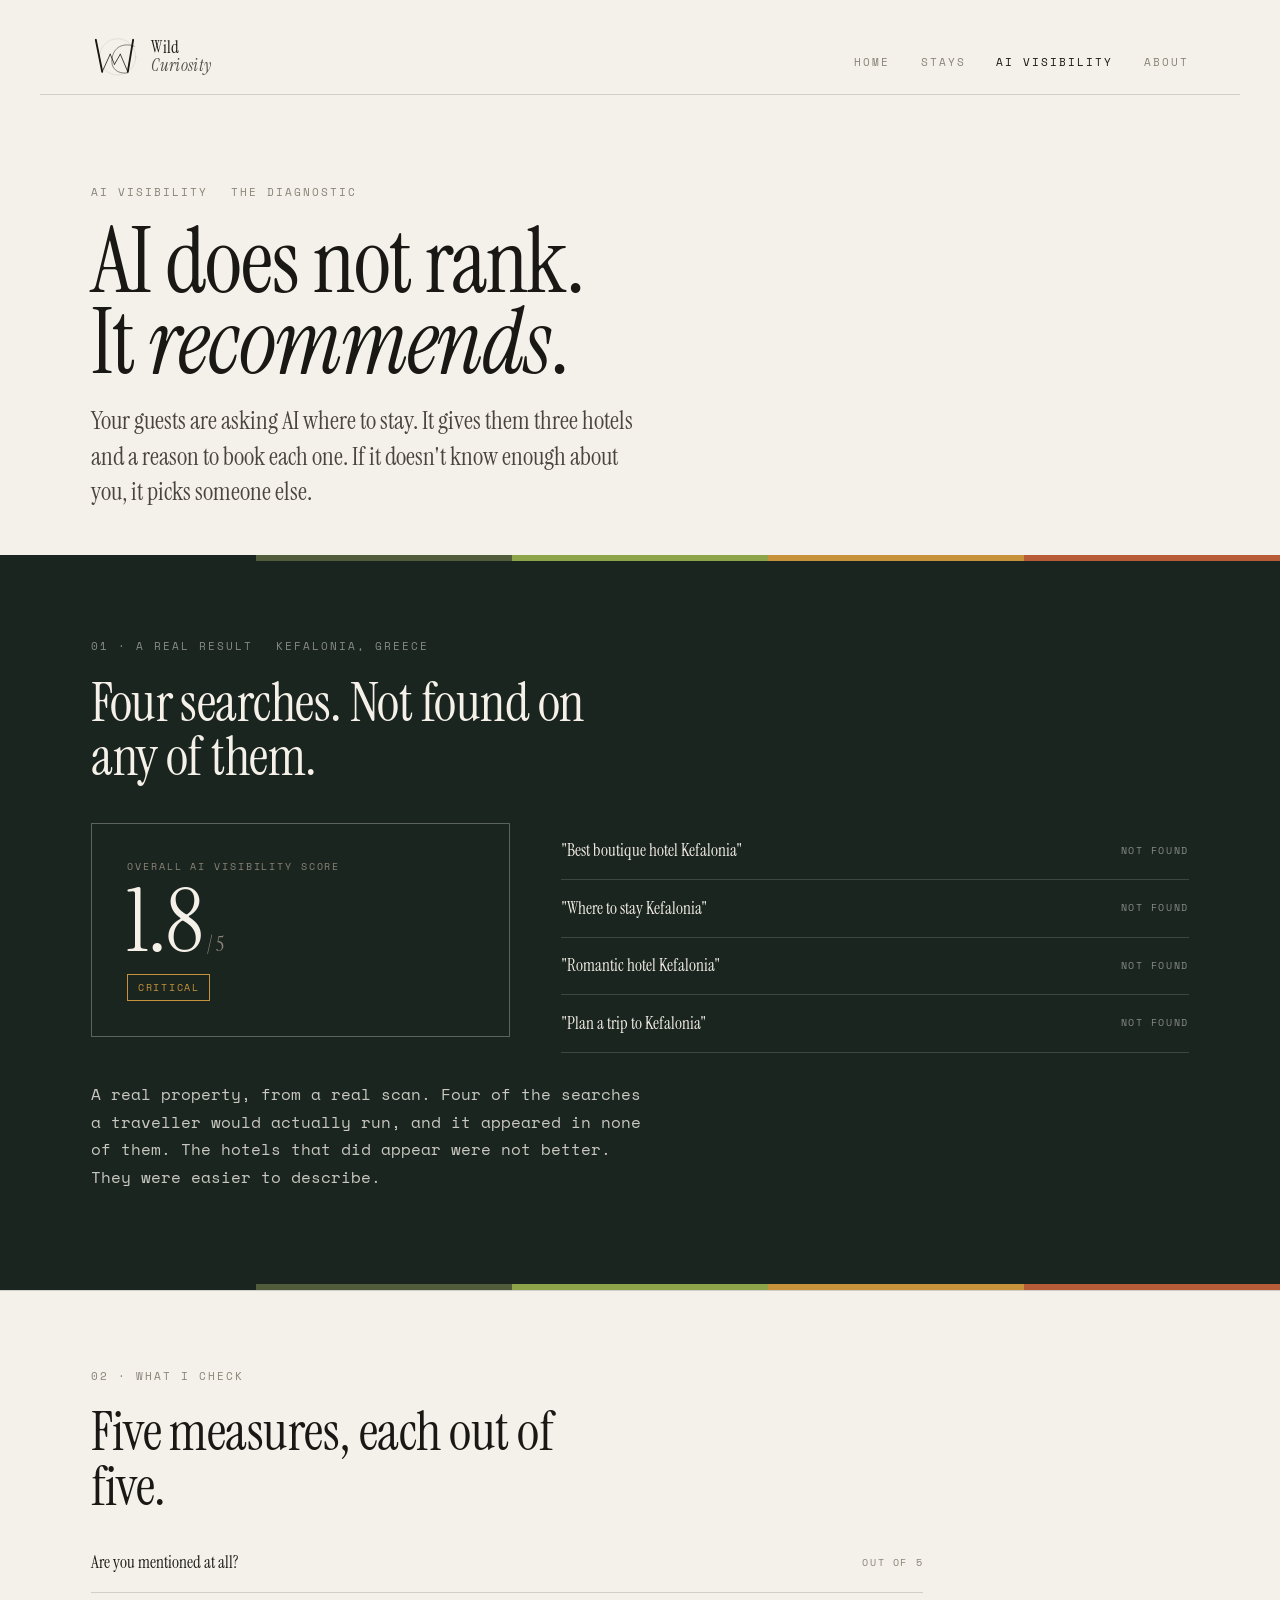
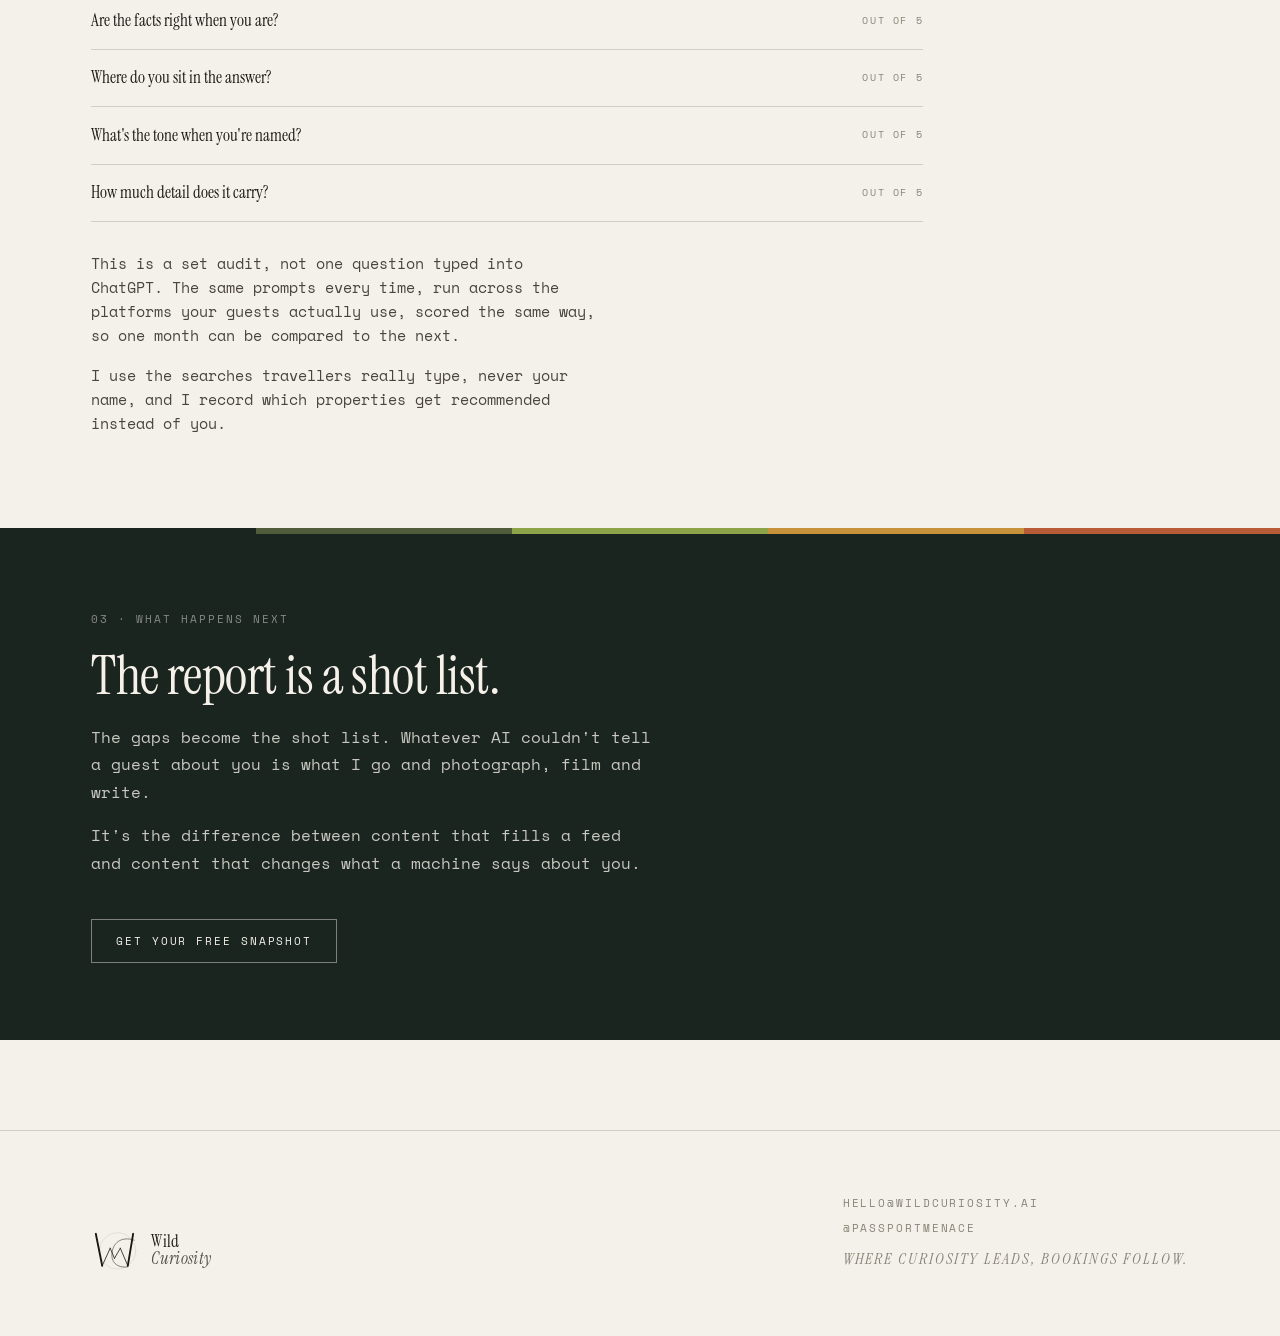
==== ai-visibility.html @ 85d70828 "Add files via upload" ====
<!DOCTYPE html>
<html lang="en-GB">
<head>
<meta charset="utf-8">
<meta name="viewport" content="width=device-width, initial-scale=1">
<title>AI Visibility — Wild Curiosity</title>
<meta name="description" content="What AI platforms say about your property today, who they recommend instead, and how that becomes the brief.">
<link rel="preconnect" href="https://fonts.googleapis.com">
<link rel="preconnect" href="https://fonts.gstatic.com" crossorigin>
<link href="https://fonts.googleapis.com/css2?family=Instrument+Serif:ital@0;1&family=Space+Mono:wght@400;700&display=swap" rel="stylesheet">
<link rel="stylesheet" href="assets/site.css">
</head>
<body>
<nav class="nav">
  <a class="lock" href="index.html"><svg viewBox="0 0 180 160" fill="none"
  xmlns="http://www.w3.org/2000/svg" stroke="currentColor" stroke-linecap="round">
  <circle cx="100" cy="82" r="68" stroke-width="0.9" opacity="0.35"/>
  <line x1="18" y1="18" x2="42" y2="138" stroke-width="7"/>
  <line x1="42" y1="138" x2="72" y2="72" stroke-width="3"/>
  <line x1="72" y1="72" x2="88" y2="110" stroke-width="3"/>
  <line x1="88" y1="110" x2="110" y2="72" stroke-width="3"/>
  <line x1="110" y1="72" x2="138" y2="138" stroke-width="3"/>
  <line x1="138" y1="138" x2="158" y2="18" stroke-width="7"/>
  <path d="M 162 42 C 130 30, 90 38, 80 82 C 70 126, 100 148, 138 142" stroke-width="2.2" opacity="0.85"/>
  </svg><span class="wm">Wild<br><em>Curiosity</em></span></a>
  <ul class="nav-links">
    <li><a href="index.html">Home</a></li>
    <li><a href="stays.html">Stays</a></li>
    <li><a href="ai-visibility.html" aria-current="page">AI Visibility</a></li>
    <li><a href="about.html">About</a></li>
  </ul>
</nav>
<div class="nav-rule"></div>
<main class="wrap">
  <div class="page-head">
    <p class="meta"><span>AI visibility</span><span>The diagnostic</span></p>
    <h1>AI does not rank.<br>It <em>recommends</em>.</h1>
    <p class="serif-lede">Your guests are asking AI where to stay. It gives them three hotels
      and a reason to book each one. If it doesn't know enough about you, it picks someone else.</p>
  </div>
</main>

<div class="strip-rule" aria-hidden="true">
  <span style="background:#1A2520"></span><span style="background:#515C3A"></span><span style="background:#8EA448"></span><span style="background:#C8923A"></span><span style="background:#B85C38"></span>
</div>
<section class="band band--dark">
  <div class="band-inner">
    <p class="meta"><span>01 &middot; A real result</span><span>Kefalonia, Greece</span></p>
    <h2>Four searches. Not found on any of them.</h2>
    <div class="audit">
      <div class="score">
        <p class="label"><span>Overall AI visibility score</span></p>
        <p class="val">1.8<small> / 5</small></p>
        <span class="flag">Critical</span>
      </div>
      <ul class="queries">
        <li>"Best boutique hotel Kefalonia" <span>Not found</span></li>
        <li>"Where to stay Kefalonia" <span>Not found</span></li>
        <li>"Romantic hotel Kefalonia" <span>Not found</span></li>
        <li>"Plan a trip to Kefalonia" <span>Not found</span></li>
      </ul>
    </div>
    <p class="body" style="margin-top:1.8rem">A real property, from a real scan. Four of the
      searches a traveller would actually run, and it appeared in none of them. The hotels that
      did appear were not better. They were easier to describe.</p>
  </div>
</section>
<div class="strip-rule" aria-hidden="true">
  <span style="background:#1A2520"></span><span style="background:#515C3A"></span><span style="background:#8EA448"></span><span style="background:#C8923A"></span><span style="background:#B85C38"></span>
</div>
<section class="band">
  <div class="band-inner">
    <p class="meta"><span>02 &middot; What I check</span></p>
    <h2>Five measures, each out of five.</h2>
    <ul class="queries" style="max-width:52rem">
      <li>Are you mentioned at all? <span>Out of 5</span></li>
      <li>Are the facts right when you are? <span>Out of 5</span></li>
      <li>Where do you sit in the answer? <span>Out of 5</span></li>
      <li>What's the tone when you're named? <span>Out of 5</span></li>
      <li>How much detail does it carry? <span>Out of 5</span></li>
    </ul>
    <p class="body" style="margin-top:1.8rem">This is a set audit, not one question typed into
      ChatGPT. The same prompts every time, run across the platforms your guests actually use,
      scored the same way, so one month can be compared to the next.</p>
    <p class="body">I use the searches travellers really type, never your name, and I record
      which properties get recommended instead of you.</p>
  </div>
</section>
<div class="strip-rule" aria-hidden="true">
  <span style="background:#1A2520"></span><span style="background:#515C3A"></span><span style="background:#8EA448"></span><span style="background:#C8923A"></span><span style="background:#B85C38"></span>
</div>
<section class="band band--dark">
  <div class="band-inner">
    <p class="meta"><span>03 &middot; What happens next</span></p>
    <h2>The report is a shot list.</h2>
    <p class="body">The gaps become the shot list. Whatever AI couldn't tell a guest about you
      is what I go and photograph, film and write.</p>
    <p class="body">It's the difference between content that fills a feed and content that
      changes what a machine says about you.</p>
    <a class="btn" href="mailto:hello@wildcuriosity.ai?subject=AI%20visibility%20snapshot">Get your free snapshot</a>
  </div>
</section>
<footer class="footer">
  <div class="footer-inner">
    <a class="lock" href="index.html"><svg viewBox="0 0 180 160" fill="none"
  xmlns="http://www.w3.org/2000/svg" stroke="currentColor" stroke-linecap="round">
  <circle cx="100" cy="82" r="68" stroke-width="0.9" opacity="0.35"/>
  <line x1="18" y1="18" x2="42" y2="138" stroke-width="7"/>
  <line x1="42" y1="138" x2="72" y2="72" stroke-width="3"/>
  <line x1="72" y1="72" x2="88" y2="110" stroke-width="3"/>
  <line x1="88" y1="110" x2="110" y2="72" stroke-width="3"/>
  <line x1="110" y1="72" x2="138" y2="138" stroke-width="3"/>
  <line x1="138" y1="138" x2="158" y2="18" stroke-width="7"/>
  <path d="M 162 42 C 130 30, 90 38, 80 82 C 70 126, 100 148, 138 142" stroke-width="2.2" opacity="0.85"/>
  </svg><span class="wm">Wild<br><em>Curiosity</em></span></a>
    <div class="footer-links">
      <a href="mailto:hello@wildcuriosity.ai">hello@wildcuriosity.ai</a>
      <a href="https://www.tiktok.com/@passportmenace">@passportmenace</a>
      <span class="tagline">Where curiosity leads, bookings follow.</span>
    </div>
  </div>
</footer>
</body>
</html>
---- assets/site.css ----
/* Wild Curiosity — shared styles
   Type:   Instrument Serif (display) + Space Mono (all metadata)
   Ground: warm paper, soft brown-black ink, terracotta used sparingly */

:root{
  --paper:#F4F1EA; --paper-dim:#E6E1D6;
  --ink:#1A1815; --ink-soft:#4A443C; --ink-faint:#8A8377;
  --terracotta:#A6462E; --rule:rgba(26,24,21,.16);
  --serif:'Instrument Serif',Georgia,serif;
  --mono:'Space Mono',ui-monospace,monospace;
}
*{box-sizing:border-box}
html{scroll-behavior:smooth}
body{margin:0;background:var(--paper);color:var(--ink);
  font-family:var(--mono);font-size:15px;line-height:1.6;-webkit-font-smoothing:antialiased}
img,video{display:block;max-width:100%}
a{color:inherit}
em{font-style:italic}
.wrap{max-width:1200px;margin:0 auto;padding:0 clamp(1.25rem,4vw,3.5rem)}

.meta{font-family:var(--mono);font-size:.66rem;letter-spacing:.19em;text-transform:uppercase;
  color:var(--ink-faint);display:flex;flex-wrap:wrap;gap:.5rem 1.4rem;margin:0 0 1.3rem}
.serif-lede{font-family:var(--serif);font-size:clamp(1.15rem,2vw,1.55rem);line-height:1.45;
  max-width:46ch;color:var(--ink-soft);margin:0}

.nav{max-width:1200px;margin:0 auto;
  padding:clamp(1.4rem,3vw,2.2rem) clamp(1.25rem,4vw,3.5rem) 1rem;
  display:flex;align-items:flex-end;justify-content:space-between;gap:2rem}
.nav-rule{max-width:1200px;margin:0 auto;height:1px;background:var(--rule)}
.lock{display:flex;align-items:center;gap:.75rem;text-decoration:none}
.lock svg{width:48px;height:auto;flex-shrink:0}
.lock .wm{font-family:var(--serif);font-size:1.05rem;line-height:1.02;letter-spacing:.02em}
.lock .wm em{opacity:.75}
.nav-links{display:flex;gap:clamp(1rem,2.6vw,1.9rem);list-style:none;margin:0 0 .35rem;padding:0}
.nav-links a{font-family:var(--mono);font-size:.66rem;letter-spacing:.19em;text-transform:uppercase;
  text-decoration:none;color:var(--ink-faint);transition:color .25s;white-space:nowrap}
.nav-links a:hover,.nav-links a[aria-current="page"]{color:var(--ink)}

.page-head{padding:clamp(3rem,7vw,6rem) 0 clamp(1.75rem,3.5vw,3rem)}
h1{font-family:var(--serif);font-weight:400;font-size:clamp(2.8rem,8vw,5.6rem);
  line-height:.9;margin:0 0 1.2rem;letter-spacing:-.012em}

.case{padding:clamp(3rem,6vw,5.5rem) 0;border-top:1px solid var(--rule)}
.case:first-of-type{border-top:none;padding-top:0}
.case h2{font-family:var(--serif);font-weight:400;font-size:clamp(2.4rem,6.5vw,4.4rem);
  line-height:.92;margin:0 0 1rem;letter-spacing:-.01em}
.line{font-family:var(--serif);font-size:clamp(1.1rem,1.9vw,1.45rem);line-height:1.45;
  max-width:68ch;color:var(--ink-soft);margin:0 0 clamp(1.75rem,3.5vw,2.75rem)}
.line.todo{color:var(--terracotta);font-style:italic}

.grid{display:grid;grid-template-columns:repeat(4,1fr);gap:4px}
.tile{position:relative;margin:0;overflow:hidden;background:var(--paper-dim);aspect-ratio:4/5}
.tile img,.tile video{width:100%;height:100%;object-fit:cover;
  transition:transform .8s cubic-bezier(.2,.7,.3,1)}
.tile:hover img,.tile:hover video{transform:scale(1.03)}
.motion-mark{position:absolute;left:10px;bottom:9px;font-family:var(--mono);font-size:.55rem;
  letter-spacing:.18em;text-transform:uppercase;color:#fff;mix-blend-mode:difference;padding-left:13px}
.motion-mark::before{content:"";position:absolute;left:0;top:50%;width:5px;height:5px;
  margin-top:-2.5px;border-radius:50%;background:#fff;animation:pulse 2.6s ease-in-out infinite}
@keyframes pulse{0%,100%{opacity:.35}50%{opacity:1}}
.tile--pending{display:flex;align-items:center;justify-content:center;
  box-shadow:inset 0 0 0 1px var(--rule)}
.pending-label{font-family:var(--mono);font-size:.6rem;letter-spacing:.18em;text-transform:uppercase;
  color:var(--ink-faint);text-align:center;line-height:2}
.pending-label em{display:block;font-style:normal;font-size:.54rem;color:var(--terracotta)}

.label{display:flex;flex-wrap:wrap;justify-content:space-between;gap:.6rem 2rem;
  margin-top:1.15rem;padding-top:.95rem;border-top:1px solid var(--rule);
  font-family:var(--mono);font-size:.62rem;letter-spacing:.19em;text-transform:uppercase;
  color:var(--ink-faint)}
.label b{color:var(--terracotta);font-weight:400}

.case--short{padding:clamp(2.25rem,4.5vw,3.5rem) 0}

.band{padding:clamp(3rem,6vw,5.5rem) 0;border-top:1px solid var(--rule)}
.band-inner{max-width:1200px;margin:0 auto;padding:0 clamp(1.25rem,4vw,3.5rem)}
.band h2{font-family:var(--serif);font-weight:400;font-size:clamp(2rem,5vw,3.4rem);
  line-height:1;margin:0 0 1.3rem;letter-spacing:-.01em;max-width:20ch}
.band p.body{max-width:56ch;margin:0 0 1rem;color:var(--ink-soft);font-size:.94rem}
.points{display:grid;grid-template-columns:repeat(3,1fr);gap:clamp(1.5rem,3vw,2.75rem);
  margin-top:clamp(2rem,4vw,3rem)}
.point .num{font-family:var(--mono);font-size:.62rem;letter-spacing:.2em;
  color:var(--terracotta);display:block;margin-bottom:.7rem}
.point h3{font-family:var(--serif);font-weight:400;font-size:1.3rem;margin:0 0 .5rem;line-height:1.2}
.point p{margin:0;font-size:.88rem;line-height:1.65;color:var(--ink-soft)}

.mock{background:#fff;border:1px solid var(--rule);max-width:560px}
.mock-bar{padding:.55rem .9rem;border-bottom:1px solid var(--rule);display:flex;gap:.4rem}
.dot{width:9px;height:9px;border-radius:50%;background:var(--paper-dim)}
.mock-body{padding:1.3rem 1.4rem 1.5rem}
.mock-q{font-family:var(--serif);font-size:1.15rem;margin:0 0 .8rem;line-height:1.3}
.mock-a{font-size:.86rem;line-height:1.65;margin:0 0 1rem;color:var(--ink-soft)}
.mock-miss{font-family:var(--mono);font-size:.64rem;letter-spacing:.16em;text-transform:uppercase;
  color:var(--terracotta);margin:0;padding-top:.85rem;border-top:1px solid var(--rule)}

.audit{display:grid;grid-template-columns:minmax(0,.8fr) minmax(0,1.2fr);
  gap:clamp(1.5rem,4vw,3.5rem);align-items:start;margin-top:clamp(1.5rem,3vw,2.5rem)}
.score{border:1px solid var(--rule);padding:clamp(1.5rem,3vw,2.2rem)}
.score .label{border:none;margin:0;padding:0}
.score .val{font-family:var(--serif);font-size:clamp(3.6rem,9vw,5.4rem);line-height:.85;margin:.6rem 0 0}
.score .val small{font-size:1.3rem;color:var(--ink-faint)}
.score .flag{display:inline-block;margin-top:1rem;font-family:var(--mono);font-size:.6rem;
  letter-spacing:.18em;text-transform:uppercase;color:var(--terracotta);
  border:1px solid var(--terracotta);padding:.3rem .6rem}
.queries{list-style:none;margin:0;padding:0}
.queries li{display:flex;justify-content:space-between;gap:1.5rem;padding:.9rem 0;
  border-bottom:1px solid var(--rule);font-family:var(--serif);font-size:1.08rem}
.queries li span{font-family:var(--mono);font-size:.62rem;letter-spacing:.16em;
  text-transform:uppercase;color:var(--ink-faint);white-space:nowrap;padding-top:.35rem}

.btn{display:inline-block;margin-top:1.6rem;padding:.8rem 1.5rem;border:1px solid var(--ink);
  text-decoration:none;font-family:var(--mono);font-size:.66rem;letter-spacing:.18em;
  text-transform:uppercase;transition:background .25s,color .25s}
.btn:hover{background:var(--ink);color:var(--paper)}

.footer{margin-top:clamp(3rem,7vw,6rem);border-top:1px solid var(--rule);
  padding:clamp(2.5rem,5vw,4rem) 0}
.footer-inner{max-width:1200px;margin:0 auto;padding:0 clamp(1.25rem,4vw,3.5rem);
  display:flex;flex-wrap:wrap;gap:2rem;justify-content:space-between;align-items:flex-end}
.footer-links{display:flex;flex-direction:column;gap:.55rem;
  font-family:var(--mono);font-size:.66rem;letter-spacing:.18em;text-transform:uppercase}
.footer-links a{text-decoration:none;color:var(--ink-faint)}
.footer-links a:hover{color:var(--ink)}

@media(max-width:860px){
  .grid{grid-template-columns:repeat(2,1fr)}
  .points{grid-template-columns:1fr;gap:1.75rem}
  .audit{grid-template-columns:1fr}
  .nav{flex-direction:column;align-items:flex-start;gap:1rem}
}
@media(prefers-reduced-motion:reduce){
  html{scroll-behavior:auto}
  .tile img,.tile video{transition:none}
  .tile:hover img,.tile:hover video{transform:none}
  .motion-mark::before{animation:none;opacity:.8}
}

/* two equal panels — used for the today / should-say comparison */
.audit--even{grid-template-columns:1fr 1fr}
.audit--even .mock{max-width:none}
@media(max-width:860px){.audit--even{grid-template-columns:1fr}}

/* two-up variant of the numbered points */
.points--two{grid-template-columns:repeat(2,1fr)}
@media(max-width:860px){.points--two{grid-template-columns:1fr}}
/* home page portfolio strip */
.strip{display:block;text-decoration:none;margin-top:clamp(2rem,4vw,3rem)}
.strip .grid{margin:0}
.strip-note{display:flex;flex-wrap:wrap;justify-content:space-between;gap:.6rem 2rem;
  margin-top:1.15rem;padding-top:.95rem;border-top:1px solid var(--rule);
  font-family:var(--mono);font-size:.62rem;letter-spacing:.19em;text-transform:uppercase;
  color:var(--ink-faint)}
.strip:hover .strip-note b{color:var(--ink)}
.strip-note b{color:var(--terracotta);font-weight:400;transition:color .25s}

/* ============================================================
   BRAND — colour blocking, palette strip, manifesto
   Palette taken from the Wild Curiosity brand board
   ============================================================ */
:root{
  --forest:#1A2520;      /* deep green block, matches the monogram ink */
  --forest-mid:#243029;
  --cream:#F5F0E8;
  --olive:#515C3A;
  --avocado:#8EA448;
  --ochre:#C8923A;
  --rust:#B85C38;
}

/* --- full-bleed dark band --- */
.band--dark{background:var(--forest);color:var(--cream);border-top:none}
.band--dark .meta{color:rgba(245,240,232,.5)}
.band--dark h2,.band--dark h3{color:var(--cream)}
.band--dark p.body{color:rgba(245,240,232,.8);font-size:.98rem;line-height:1.75}
.band--dark .point h3{color:var(--cream)}
.band--dark .point p{color:rgba(245,240,232,.7)}
.band--dark .point .num{color:var(--ochre)}
.band--dark .btn{border-color:rgba(245,240,232,.45);color:var(--cream)}
.band--dark .btn:hover{background:var(--cream);color:var(--forest)}
.band--dark a{color:var(--cream)}
.band--dark .mock{background:var(--forest-mid);border-color:rgba(245,240,232,.16)}
.band--dark .mock-bar{border-color:rgba(245,240,232,.16)}
.band--dark .dot{background:rgba(245,240,232,.2)}
.band--dark .mock-q{color:var(--cream)}
.band--dark .mock-a{color:rgba(245,240,232,.76)}
.band--dark .mock-miss{color:var(--ochre);border-color:rgba(245,240,232,.16)}
.band--dark .score{border-color:rgba(245,240,232,.3)}
.band--dark .score .flag{color:var(--ochre);border-color:var(--ochre)}
.band--dark .queries li{border-color:rgba(245,240,232,.16);color:var(--cream)}
.band--dark .queries li span{color:rgba(245,240,232,.5)}

/* --- palette strip: the divider device --- */
.strip-rule{display:flex;height:6px;width:100%}
.strip-rule span{flex:1 1 20%}
.strip-rule i:first-child{}

/* --- manifesto: oversized type with the monogram behind it --- */
.manifesto{position:relative;overflow:hidden}
.manifesto .band-inner{position:relative;z-index:1}
.manifesto .mark{position:absolute;right:clamp(1rem,6vw,5rem);top:50%;transform:translateY(-50%);
  width:min(34vw,380px);height:auto;opacity:.11;z-index:0;pointer-events:none}
@media(max-width:860px){.manifesto .mark{width:60vw;opacity:.07;right:-8%}}
.manifesto h2{font-size:clamp(2.5rem,6.4vw,4.8rem);line-height:.98;max-width:15ch;margin-bottom:1.8rem}
.pull{font-family:var(--serif);font-style:italic;
  font-size:clamp(1.35rem,3vw,2.15rem);line-height:1.35;max-width:26ch;
  color:var(--cream);margin:0 0 1.6rem;padding-left:1.1rem;
  border-left:2px solid var(--ochre)}
.manifesto p.body{max-width:52ch;font-size:.95rem}
.sig{font-family:var(--serif);font-size:1.15rem;color:rgba(245,240,232,.75);margin-top:2rem}

/* --- footer tagline --- */
.tagline{font-family:var(--serif);font-style:italic;font-size:1rem;color:var(--ink-faint)}

/* about page — portrait beside text */
.about{display:grid;grid-template-columns:minmax(0,.85fr) minmax(0,1.15fr);
  gap:clamp(1.5rem,4vw,3.5rem);align-items:center}
.about figure{margin:0}
.about img{width:100%;height:auto;display:block}
.about--flip .about-text{order:-1}
.about h2{margin-bottom:1.2rem}
.about p.body:last-child{margin-bottom:0}
@media(max-width:860px){
  .about{grid-template-columns:1fr}
  .about--flip .about-text{order:0}
}
.rules{list-style:none;margin:clamp(1.5rem,3vw,2.25rem) 0 0;padding:0;
  display:grid;grid-template-columns:repeat(2,1fr);gap:0 clamp(2rem,4vw,3.5rem)}
.rules li{padding:1rem 0;border-top:1px solid var(--rule);
  font-family:var(--serif);font-size:clamp(1.05rem,1.7vw,1.25rem);line-height:1.4}
.band--dark .rules li{border-color:rgba(245,240,232,.18)}
@media(max-width:860px){.rules{grid-template-columns:1fr}}
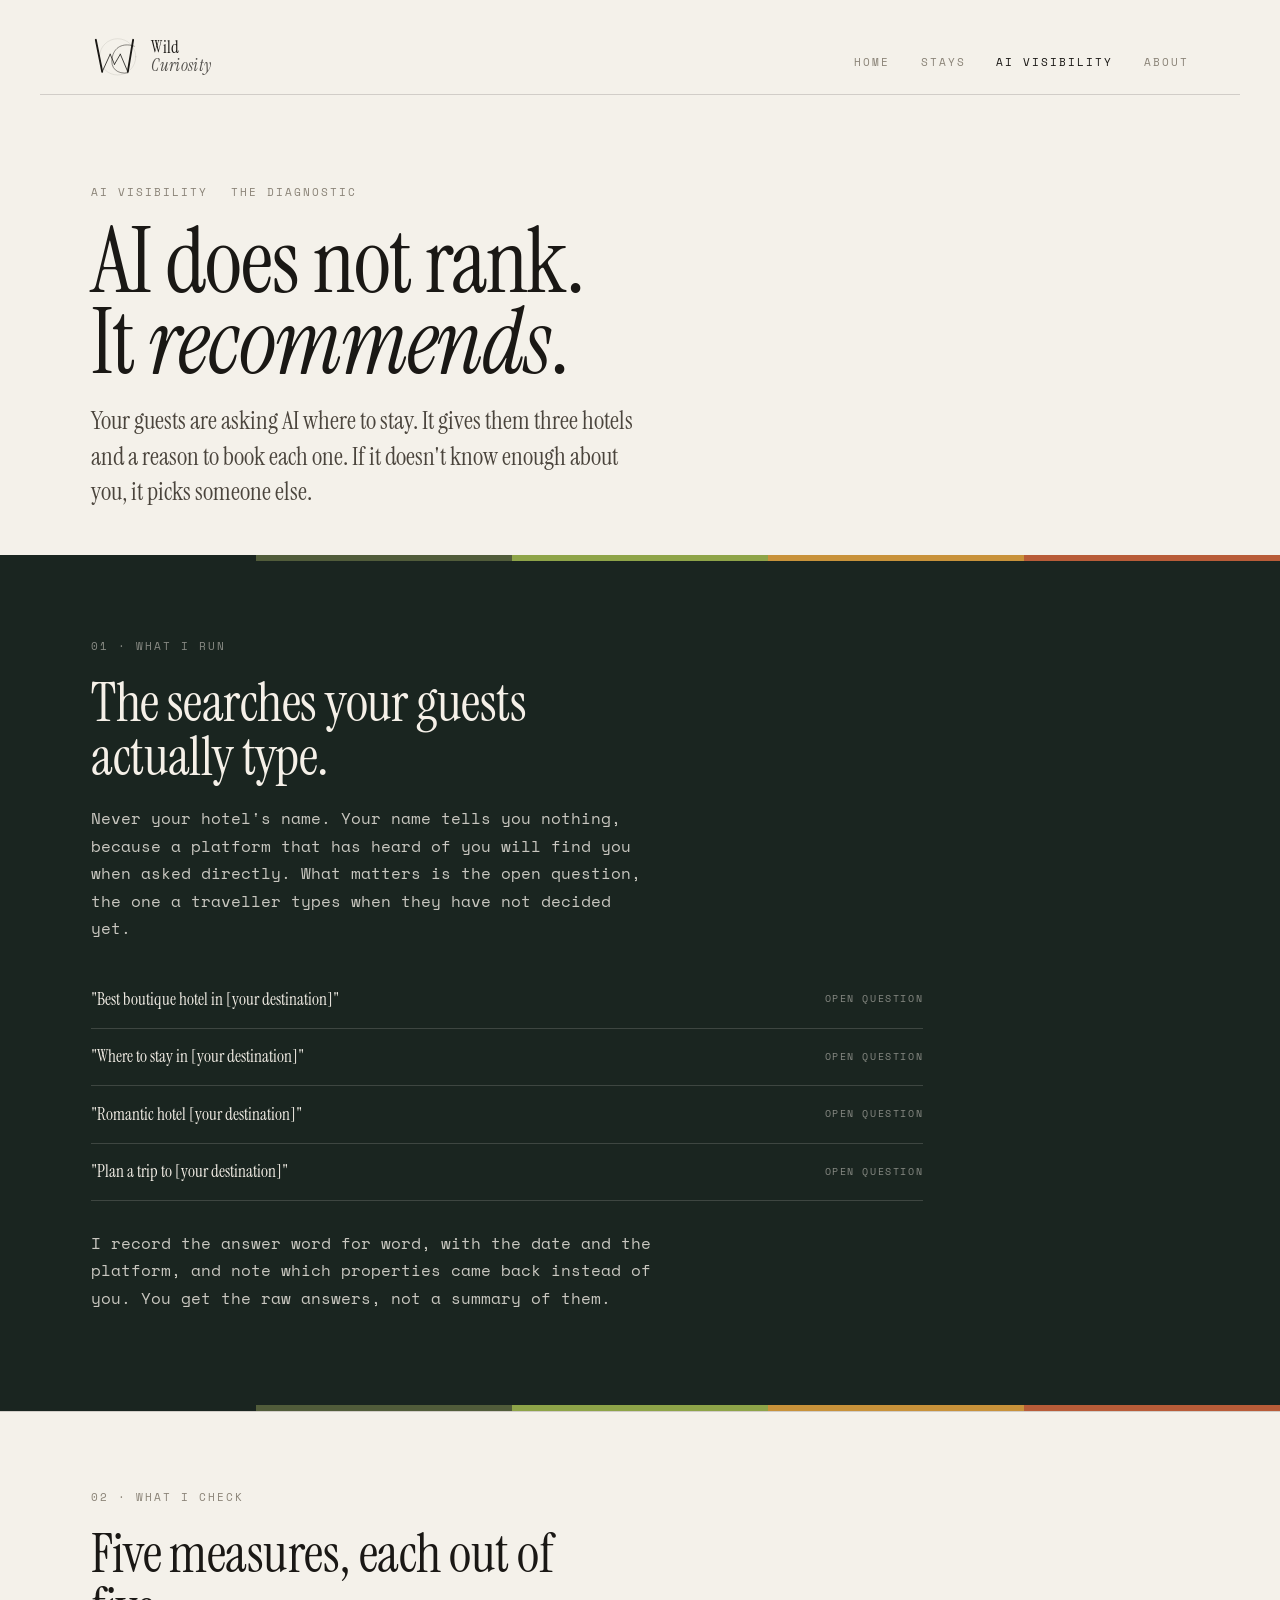
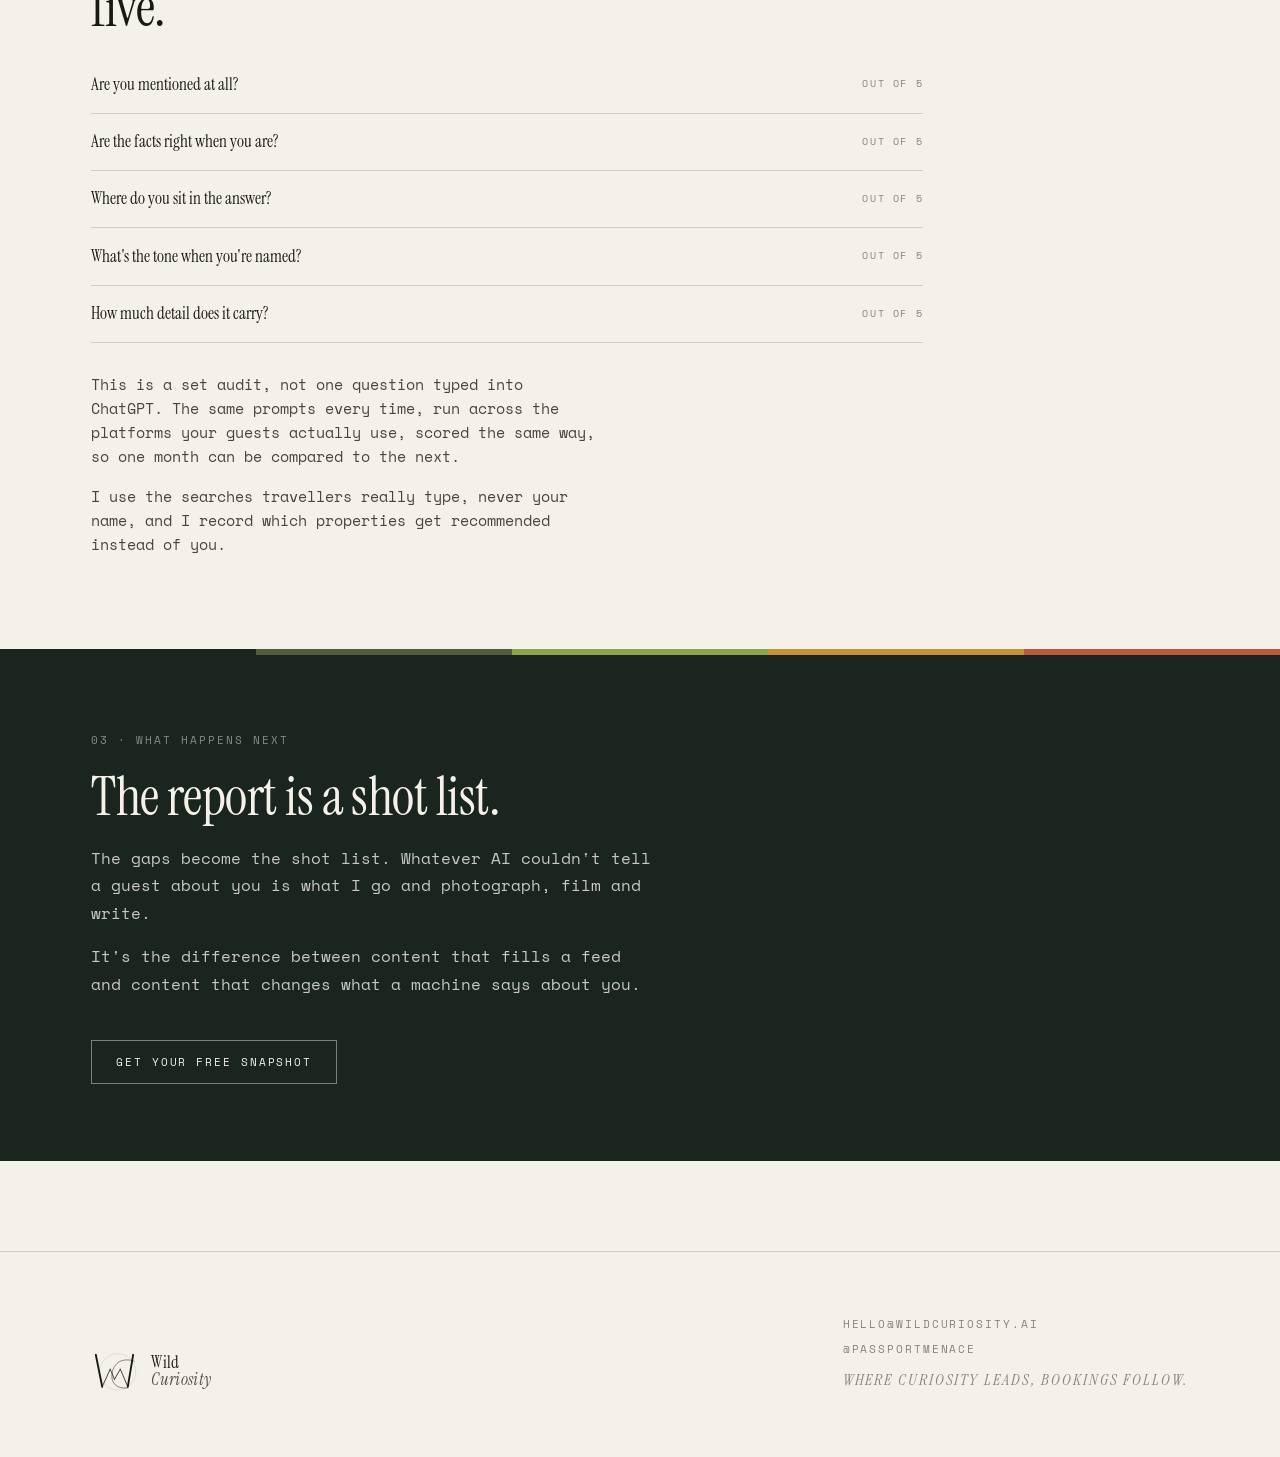
==== commit ece23e59: "Add files via upload" ====
--- a/ai-visibility.html
+++ b/ai-visibility.html
@@ -45,24 +45,20 @@
 </div>
 <section class="band band--dark">
   <div class="band-inner">
-    <p class="meta"><span>01 &middot; A real result</span><span>Kefalonia, Greece</span></p>
-    <h2>Four searches. Not found on any of them.</h2>
-    <div class="audit">
-      <div class="score">
-        <p class="label"><span>Overall AI visibility score</span></p>
-        <p class="val">1.8<small> / 5</small></p>
-        <span class="flag">Critical</span>
-      </div>
-      <ul class="queries">
-        <li>"Best boutique hotel Kefalonia" <span>Not found</span></li>
-        <li>"Where to stay Kefalonia" <span>Not found</span></li>
-        <li>"Romantic hotel Kefalonia" <span>Not found</span></li>
-        <li>"Plan a trip to Kefalonia" <span>Not found</span></li>
-      </ul>
-    </div>
-    <p class="body" style="margin-top:1.8rem">A real property, from a real scan. Four of the
-      searches a traveller would actually run, and it appeared in none of them. The hotels that
-      did appear were not better. They were easier to describe.</p>
+    <p class="meta"><span>01 &middot; What I run</span></p>
+    <h2>The searches your guests actually type.</h2>
+    <p class="body">Never your hotel's name. Your name tells you nothing, because a platform
+      that has heard of you will find you when asked directly. What matters is the open question,
+      the one a traveller types when they have not decided yet.</p>
+    <ul class="queries" style="max-width:52rem;margin-top:1.8rem">
+      <li>"Best boutique hotel in [your destination]" <span>Open question</span></li>
+      <li>"Where to stay in [your destination]" <span>Open question</span></li>
+      <li>"Romantic hotel [your destination]" <span>Open question</span></li>
+      <li>"Plan a trip to [your destination]" <span>Open question</span></li>
+    </ul>
+    <p class="body" style="margin-top:1.8rem">I record the answer word for word, with the date
+      and the platform, and note which properties came back instead of you. You get the raw
+      answers, not a summary of them.
   </div>
 </section>
 <div class="strip-rule" aria-hidden="true">
--- a/assets/site.css
+++ b/assets/site.css
@@ -229,3 +229,16 @@
   font-family:var(--serif);font-size:clamp(1.05rem,1.7vw,1.25rem);line-height:1.4}
 .band--dark .rules li{border-color:rgba(245,240,232,.18)}
 @media(max-width:860px){.rules{grid-template-columns:1fr}}
+
+
+/* what travels — typographic list of published work */
+.travels{list-style:none;margin:clamp(1.75rem,3vw,2.5rem) 0 0;padding:0;max-width:60rem}
+.travels li{display:flex;flex-wrap:wrap;justify-content:space-between;gap:.35rem 1.5rem;
+  padding:1rem 0;border-bottom:1px solid var(--rule)}
+.travels a{font-family:var(--serif);font-size:clamp(1.1rem,1.9vw,1.35rem);text-decoration:none;
+  border-bottom:1px solid transparent;transition:border-color .25s}
+.travels a:hover{border-bottom-color:var(--ink)}
+.travels .n{font-family:var(--mono);font-size:.62rem;letter-spacing:.16em;text-transform:uppercase;
+  color:var(--ink-faint);white-space:nowrap;padding-top:.4rem}
+.travels .n b{color:var(--terracotta);font-weight:400}
+.travels .nolink{font-family:var(--serif);font-size:clamp(1.1rem,1.9vw,1.35rem)}
